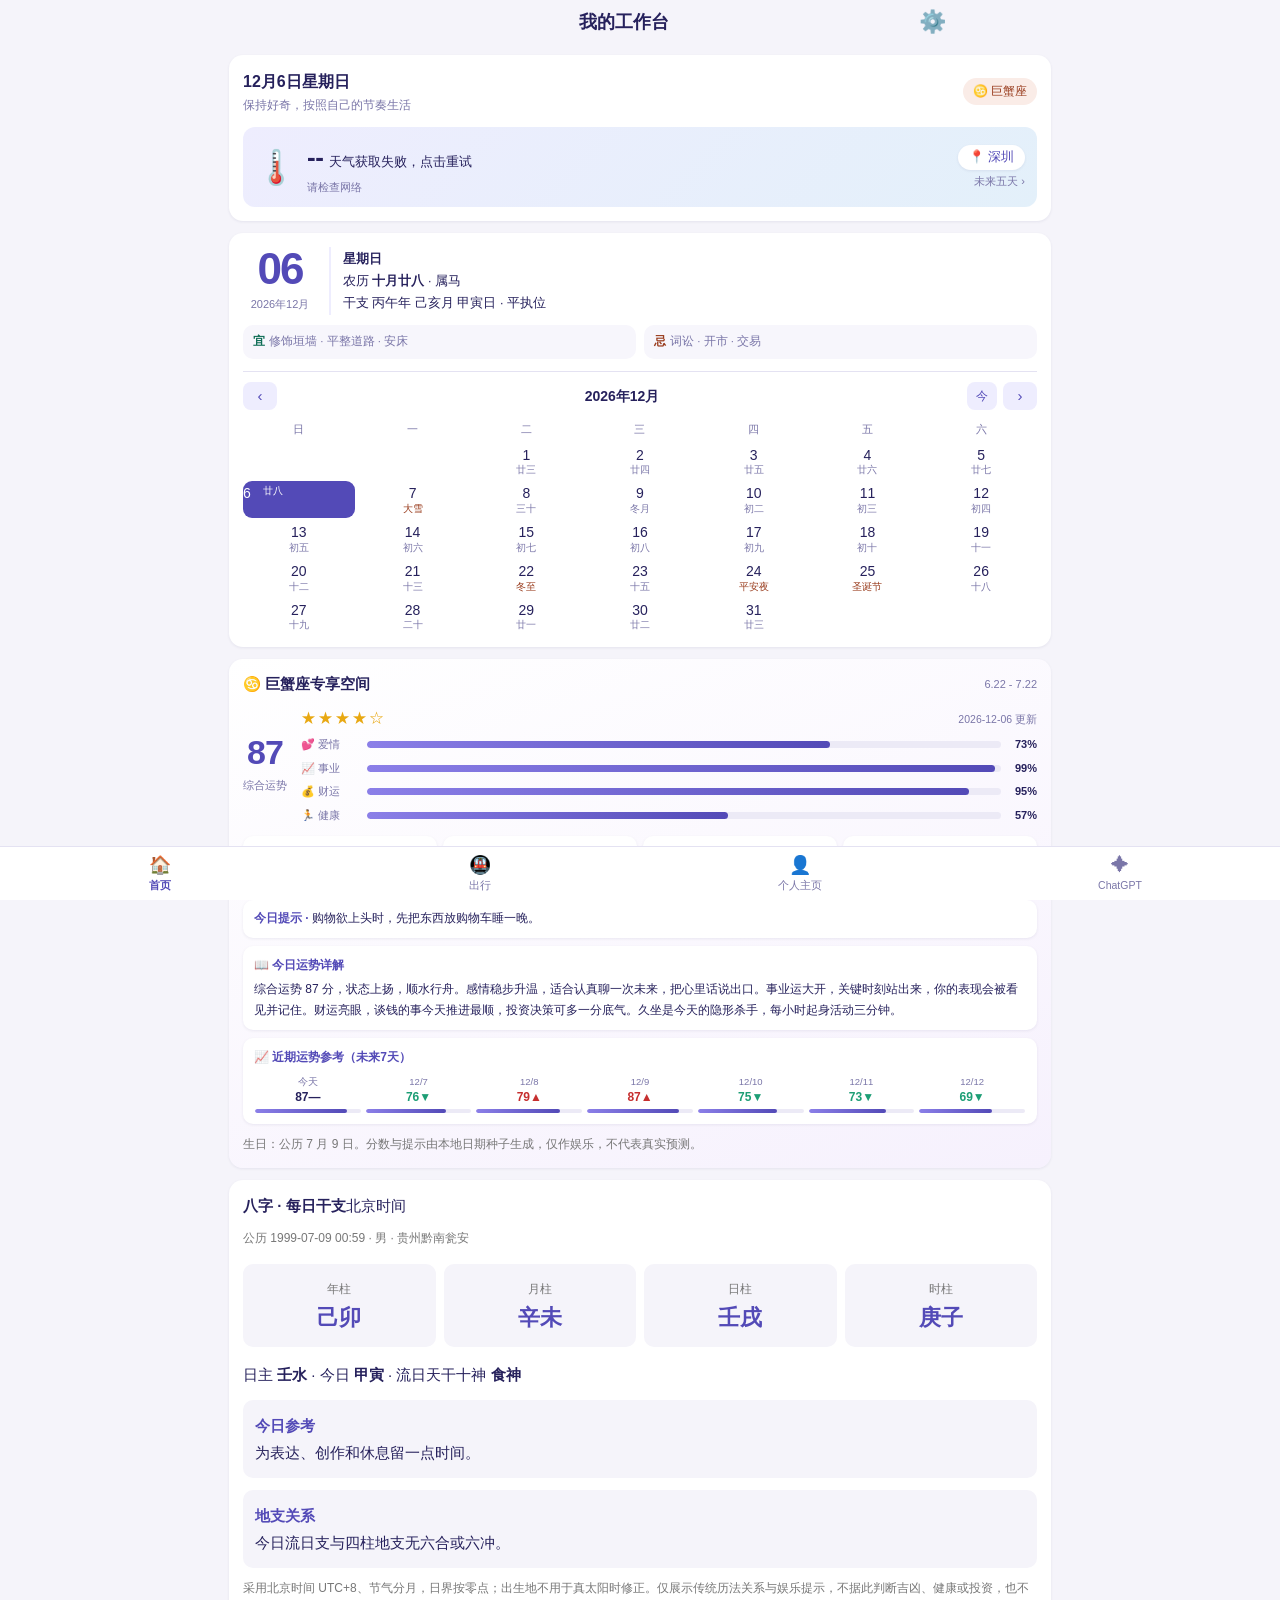
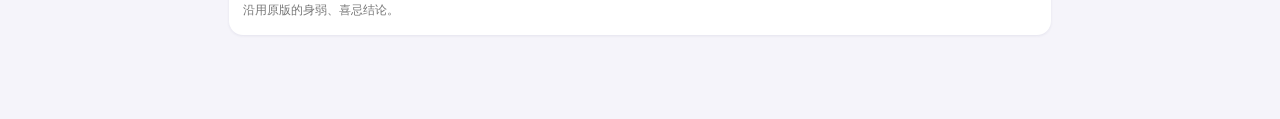
==== index.html @ 1491e58f "Add files via upload" ====
<!doctype html><html lang="zh-CN"><head><meta charset="utf-8"><meta name="viewport" content="width=device-width,initial-scale=1,viewport-fit=cover"><meta name="theme-color" content="#534AB7"><title>我的工作台</title><link rel="manifest" href="manifest.json"><link rel="icon" href="icons/icon-192.png"><link rel="stylesheet" href="style.css"></head><body><header id="topbar"><h1 id="pageTitle">我的工作台</h1><button onclick="openSettings()" aria-label="设置">⚙️</button></header><div id="app">  <div class="view on" id="v-home">
    <div class="card hero">
      <div class="row" style="justify-content:space-between">
        <div><b id="homeDate" style="font-size:16px"></b><div class="meta" id="homeSub">早上好，今天也要加油</div></div>
        <div class="pill">♋ 巨蟹座</div>
      </div>
      <div class="wx" id="wxBox">
        <div class="wx-l" onclick="openWx()">
          <div class="wx-ic" id="wxIcon">⏳</div>
          <div class="wx-main">
            <div class="wx-t"><b id="wxTemp">--</b><span id="wxTxt">天气加载中…</span></div>
            <div class="wx-sub" id="wxSub">湿度 -- · -- 风</div>
          </div>
        </div>
        <div class="wx-r">
          <button class="wx-city" onclick="openCityPicker()" id="wxCity">📍 定位中</button>
          <button class="wx-more" onclick="openWx()">未来五天 ›</button>
        </div>
      </div>
    </div>
    <div class="card cal2" id="calCard"></div>
    <div class="card virgo" id="virgoCard"></div>
    <div class="card liuri" id="liuriCard"></div>
  </div>

  <div class="view" id="v-fit">
    <div class="card">
      <div class="chips" id="fitTypes"></div>
      <div id="fitForm">
        <div class="row" style="margin-top:10px">
          <input class="tf" id="fitMin" type="number" inputmode="numeric" placeholder="时长(分钟)" style="flex:1">
          <input class="tf" id="fitNote" placeholder="备注(可选)" style="flex:1.4">
          <button class="btn" onclick="addFit()">打卡</button>
        </div>
        <p class="hint" style="text-align:left">记录跑步和骑行，保持自己的节奏。</p>
      </div>
      <div id="metroSection" style="display:none">
        <div class="row" style="margin-top:10px;gap:6px"><input class="tf" id="metroFrom" placeholder="起点站（输入中文）" autocomplete="off" oninput="metroSuggest('from')" onfocus="metroSuggest('from')"><input class="tf" id="metroTo" placeholder="终点站" autocomplete="off" oninput="metroSuggest('to')" onfocus="metroSuggest('to')"></div>
        <div id="metroSug" class="metro-sug"></div>
        <div class="row" style="margin-top:8px;gap:6px"><button class="btn" onclick="metroSearch()">查 询</button><button class="btn ghost" onclick="metroClear()">清 除</button><span class="meta" style="margin-left:auto;font-size:11.5px">地图可双指缩放、拖动</span></div>
        <div id="metroResult"></div>
        <div class="metro-map-hd">互动线路图 · 查询后自动高亮路线</div>
        <div class="metro-canvas" id="metroCanvas2"><svg id="metroSvg" xmlns="http://www.w3.org/2000/svg"></svg></div>
        <div class="metro-ctrl"><button class="btn ghost sm" onclick="metroZoomSvg(1.25)">＋</button><button class="btn ghost sm" onclick="metroZoomSvg(0.8)">－</button><button class="btn ghost sm" onclick="metroFitViewSvg()">⌂ 居中</button><span class="meta" style="margin-left:auto">16 线 / 317 站 · 双指缩放、拖动</span></div>
        <div class="card" style="margin-top:14px;padding:10px 10px 12px">
          <div class="metro-map-hd" style="padding:0 0 2px">官方线网图</div>
          <div class="metro-canvas" id="metroCanvas"><img id="metroImg" src="metro/sz_map.jpg" alt="深圳地铁线路图" draggable="false" onload="if(typeof metroFitView==='function')metroFitView()"></div>
          <div class="metro-ctrl"><button class="btn ghost sm" onclick="metroZoom(1.25)">＋</button><button class="btn ghost sm" onclick="metroZoom(0.8)">－</button><button class="btn ghost sm" onclick="metroFitView()">⌂ 居中</button><span class="meta" style="margin-left:auto">来源：深圳市交通运输局官网</span></div>
        </div>
      </div>
    </div>
    <div class="stat4" id="fitStats">
      <div class="s"><b id="fsWeek">0</b><span>本周分钟</span></div>
      <div class="s"><b id="fsCnt">0</b><span>本月次数</span></div>
      <div class="s"><b id="fsStreak">0</b><span>连续天数</span></div>
      <div class="s"><b id="fsCoin">0</b><span>累计分钟</span></div>
    </div>
    <div class="card" id="fitWeek"></div>
    <div class="card" id="fitList"></div>
  </div>

<div class="view" id="v-profile"><div class="card"><b>个人学术主页</b><p class="hint">你的研究、成果与个人介绍。</p><a class="btn" href="personal-homepage/index.html" target="_blank" rel="noopener">完整打开 ↗</a></div><iframe id="profileFrame" title="个人学术主页" data-src="personal-homepage/index.html"></iframe></div><div class="view" id="v-chatgpt"><div class="card chat-card"><div class="chat-mark">✦</div><h2>ChatGPT</h2><p>写作、学习、讨论，随时开始新的对话。</p><a class="btn" href="https://chatgpt.com/" target="_blank" rel="noopener noreferrer">打开 ChatGPT 网页版 ↗</a><p class="hint">在官方网页中登录你的账号。此工作台不读取账号或聊天内容。</p></div></div></div><nav><button data-v="home" class="on"><span class="ic">🏠</span>首页</button><button data-v="fit"><span class="ic">🚇</span>出行</button><button data-v="profile"><span class="ic">👤</span>个人主页</button><button data-v="chatgpt"><span class="ic">✦</span>ChatGPT</button></nav><div class="toast" id="toast"></div><div class="sheet" id="sheet" onclick="if(event.target===this)closeSheet()"><div class="inner" id="sheetBody"></div></div><script src="vendor/lunar.js"></script><script src="app.js"></script></body></html>
---- style.css ----
:root{
  --bg:#f5f4fa; --card:#ffffff; --ink:#26215c; --muted:#7a76a8;
  --brand:#534AB7; --brand-soft:#EEEDFE; --teal:#0F6E56; --teal-soft:#E1F5EE;
  --coral:#993C1D; --coral-soft:#FAECE7; --line:#e4e2f2; --danger:#A32D2D;
  --up:#C62F2F; --down:#1D9E75;
  --radius:14px; --shadow:0 1px 3px rgba(38,33,92,.08);
}
*{margin:0;padding:0;box-sizing:border-box;-webkit-tap-highlight-color:transparent}
html,body{min-height:100%;overflow-y:auto;-webkit-overflow-scrolling:touch}
body{font-family:-apple-system,BlinkMacSystemFont,"PingFang SC","Microsoft YaHei",sans-serif;background:var(--bg);color:var(--ink);font-size:15px;line-height:1.6;padding-bottom:calc(64px + env(safe-area-inset-bottom));overscroll-behavior-y:contain;touch-action:pan-y}
#app{max-width:640px;margin:0 auto;padding:10px 14px 8px}
button{font-family:inherit;cursor:pointer;border:none;background:none;color:inherit}
input,textarea,select{font-family:inherit;color:var(--ink)}
#topbar{position:sticky;top:0;z-index:11;max-width:640px;margin:0 auto;display:flex;align-items:center;gap:6px;padding:8px 14px 8px;background:var(--bg)}
#topbar h1{font-size:18px;font-weight:600;flex:1;text-align:center}
#backBtn{font-size:26px;color:var(--brand);width:34px;padding:0 4px;line-height:1}
#gearBtn{font-size:18px}
.card{background:var(--card);border-radius:var(--radius);box-shadow:var(--shadow);padding:14px;margin-bottom:12px}
.quick{display:flex;gap:8px}
.quick input{flex:1;border:1.5px solid var(--line);border-radius:10px;padding:11px 13px;font-size:15px;background:#fbfbfe;outline:none}
.quick input:focus{border-color:var(--brand)}
.btn{background:var(--brand);color:#fff;border-radius:10px;padding:10px 16px;font-size:14px;font-weight:500;flex-shrink:0}
.btn.ghost{background:var(--brand-soft);color:var(--brand)}
.btn.sm{padding:6px 11px;font-size:12.5px;border-radius:8px}
.btn.teal{background:var(--teal-soft);color:var(--teal)}
.btn.warn{background:var(--coral-soft);color:var(--coral)}
.section-title{font-size:13px;color:var(--muted);margin:2px 4px 8px;display:flex;justify-content:space-between;align-items:center}
nav{position:fixed;bottom:0;left:0;right:0;background:#fff;border-top:1px solid var(--line);display:flex;padding-bottom:env(safe-area-inset-bottom);z-index:10}
nav button{flex:1;padding:9px 0 7px;font-size:11.5px;color:var(--muted);display:flex;flex-direction:column;align-items:center;gap:2px}
nav button .ic{font-size:20px;line-height:1;height:24px}
nav button.on{color:var(--brand);font-weight:600}
.view{display:none}.view.on{display:block}
.item{display:flex;align-items:flex-start;gap:10px;padding:12px 4px;border-bottom:1px solid var(--line)}
.item:last-child{border-bottom:none}
.item .body{flex:1;min-width:0}
.item .body .txt{word-break:break-word}
.meta{font-size:11.5px;color:var(--muted);margin-top:2px}
.item .ops{display:flex;gap:6px;flex-shrink:0;flex-wrap:wrap;justify-content:flex-end}
.empty{text-align:center;color:var(--muted);padding:30px 10px;font-size:13.5px}
.empty .big{font-size:34px;margin-bottom:8px}
.chk{width:21px;height:21px;border:1.8px solid #c9c6e6;border-radius:6px;flex-shrink:0;margin-top:2px;background:#fff}
.chk.on{background:var(--brand);border-color:var(--brand);color:#fff;font-size:13px;display:flex;align-items:center;justify-content:center}
.item.done .txt{color:var(--muted);text-decoration:line-through}
.tag{display:inline-block;background:var(--brand-soft);color:var(--brand);font-size:11px;padding:1px 8px;border-radius:99px;margin-left:6px;vertical-align:1px}
.tabs{display:flex;gap:6px;margin-bottom:10px;overflow-x:auto;padding:0 4px}
.tabs button{background:#fff;border:1px solid var(--line);border-radius:99px;padding:5px 14px;font-size:12.5px;color:var(--muted);white-space:nowrap}
.tabs button.on{background:var(--brand);border-color:var(--brand);color:#fff;font-weight:500}
.chips{display:flex;gap:6px;overflow-x:auto;padding:2px 2px 10px;scrollbar-width:none}
.chips::-webkit-scrollbar{display:none}
.chips button{background:#fff;border:1px solid var(--line);border-radius:99px;padding:5px 13px;font-size:12.5px;color:var(--muted);white-space:nowrap;flex-shrink:0}
.chips button.on{background:var(--brand);border-color:var(--brand);color:#fff;font-weight:500}
.chips button.mini{padding:3px 10px;font-size:11.5px;background:var(--brand-soft);color:var(--brand);border-color:transparent}
.note-title{font-weight:600;font-size:14.5px}
.note-body{font-size:13px;color:var(--muted);display:-webkit-box;-webkit-line-clamp:2;-webkit-box-orient:vertical;overflow:hidden;word-break:break-word}
.row{display:flex;gap:8px;align-items:center}
.tf{width:100%;border:1.5px solid var(--line);border-radius:10px;padding:10px 12px;font-size:14px;background:#fbfbfe;outline:none}
textarea.tf{resize:vertical;min-height:90px}
label.lb{font-size:12.5px;color:var(--muted);display:block;margin:10px 0 4px}
.sheet{position:fixed;inset:0;background:rgba(38,33,92,.35);z-index:20;display:none;align-items:flex-end}
.sheet.on{display:flex}
.sheet .inner{background:#fff;width:100%;max-width:640px;margin:0 auto;border-radius:18px 18px 0 0;padding:18px 16px calc(18px + env(safe-area-inset-bottom));max-height:86vh;overflow-y:auto}
.sheet h3{font-size:16px;margin-bottom:6px}
.sheet .actions{display:flex;gap:10px;margin-top:14px}
.sheet .actions .btn{flex:1;text-align:center}
.toast{position:fixed;bottom:90px;left:50%;transform:translateX(-50%);background:var(--ink);color:#fff;padding:8px 18px;border-radius:99px;font-size:13px;opacity:0;transition:opacity .25s;pointer-events:none;z-index:99;max-width:86vw}
.toast.on{opacity:.92}
.fab{position:fixed;right:16px;bottom:calc(78px + env(safe-area-inset-bottom));width:52px;height:52px;border-radius:99px;background:var(--brand);color:#fff;font-size:28px;box-shadow:0 4px 14px rgba(83,74,183,.4);z-index:9;display:flex;align-items:center;justify-content:center}
.hint{font-size:12px;color:var(--muted);text-align:center;margin:6px 0 2px}
.stat4{display:flex;gap:10px;margin-bottom:12px}
.stat4 .s{flex:1;background:#fff;border-radius:12px;padding:10px 4px;text-align:center;box-shadow:var(--shadow)}
.stat4 .s b{display:block;font-size:18px;color:var(--brand)}
.stat4 .s span{font-size:11px;color:var(--muted)}
.pill{background:var(--coral-soft);color:var(--coral);font-size:12px;padding:4px 10px;border-radius:99px}
.proj-dot{width:8px;height:8px;border-radius:99px;display:inline-block;margin-right:6px}
.proj-dot.c1{background:#534AB7}.proj-dot.c2{background:#0F6E56}.proj-dot.c3{background:#BA7517}.proj-dot.c4{background:#D4537E}.proj-dot.c5{background:#185FA5}
.grid{display:grid;grid-template-columns:repeat(4,1fr);gap:10px;margin-top:12px}
.tile{background:#fff;border-radius:14px;box-shadow:var(--shadow);padding:12px 4px;text-align:center;font-size:12px;color:var(--ink)}
.tile .ic{font-size:24px;display:block;margin-bottom:4px}
.ticker-wrap{padding:10px 0}
.ticker{display:flex;gap:14px;overflow-x:auto;padding:0 12px;scrollbar-width:none}
.ticker::-webkit-scrollbar{display:none}
.ticker .tk{flex-shrink:0;text-align:center;font-size:12px}
.ticker .tk b{display:block;font-size:13.5px}
.up{color:var(--up)}.down{color:var(--down)}
canvas.chart{width:100%;display:block;touch-action:pan-y}
.ctabs{display:flex;gap:4px;margin-top:10px;overflow-x:auto}
.ctabs button{flex:1;background:#f2f1f9;border:none;border-radius:8px;padding:5px 2px;font-size:11.5px;color:var(--muted);white-space:nowrap}
.ctabs button.on{background:var(--brand);color:#fff;font-weight:500}
.cinfo{display:flex;align-items:center;gap:8px;background:var(--brand-soft);border-radius:8px;padding:6px 10px;margin-top:8px;font-size:13px}
.cinfo .ci-t{color:var(--muted);font-size:12px}
.cinfo b{font-size:15px;font-weight:600}
.cinfo .ci-x{margin-left:auto;border:none;background:transparent;color:var(--muted);font-size:14px;padding:0 2px;cursor:pointer;line-height:1}
.stk{background:#fff;border-radius:14px;box-shadow:var(--shadow);padding:14px;margin-bottom:12px}
.stk .hd{display:flex;justify-content:space-between;align-items:stretch;gap:8px}
.stk .hd-l{flex:1;min-width:0;display:flex;flex-direction:column}
.stk .nm{font-size:15px;font-weight:600}
.rot{flex:1;min-height:30px;margin-top:4px;overflow:hidden;position:relative;cursor:default}
.rot-i{font-size:11px;line-height:1.45;color:var(--muted);opacity:0;transform:translateY(4px);transition:opacity .45s ease,transform .45s ease;display:-webkit-box;-webkit-line-clamp:2;-webkit-box-orient:vertical;overflow:hidden}
.rot-i.in{opacity:1;transform:translateY(0)}
.rot-i .ann{color:#3D6DD8;cursor:pointer}
.rot-i .ann:active{opacity:.7}
.stk .px{font-size:22px;font-weight:600;text-align:right;white-space:nowrap}
.stk .pct{font-size:13px;text-align:right;white-space:nowrap}
.kv{display:flex;gap:0;font-size:12px;color:var(--muted);margin-top:6px;flex-wrap:wrap}
.kv span{flex:1;text-align:center;background:#f7f6fc;border-radius:8px;padding:4px 2px;margin:2px}
.kv b{color:var(--ink);font-weight:500}
.kv4{display:grid;grid-template-columns:repeat(4,1fr);gap:5px;font-size:11px;color:var(--muted);margin-top:8px;text-align:center}
.kv4 span{background:#f7f6fc;border-radius:8px;padding:5px 1px;line-height:1.35;white-space:nowrap;overflow:hidden}
.kv4 b{display:block;color:var(--ink);font-weight:600;font-size:13.5px}
.idx{background:#fff;border-radius:14px;box-shadow:var(--shadow);padding:10px 8px;margin-bottom:12px}
.idx-hd{display:flex;justify-content:space-between;align-items:center;padding-bottom:8px;border-bottom:1px solid var(--line)}
.idx-hd b{font-size:13px;font-weight:600}
.idx-hd span{font-size:11px;color:var(--muted)}
.idx-row{display:grid;grid-template-columns:repeat(3,minmax(0,1fr));margin-top:9px}
.idx-row .ix{min-width:0;text-align:center;padding:0 1px;border-right:1px solid var(--line);overflow:hidden}
.idx-row .ix:last-child{border-right:none}
.idx-row .ix .v,.idx-row .ix .c{white-space:nowrap;overflow:hidden;text-overflow:ellipsis}
.idx-row .ix .n{font-size:10.5px;color:var(--muted);white-space:nowrap}
.idx-row .ix .v{font-size:15.5px;font-weight:600;line-height:1.35;letter-spacing:-.3px}
.idx-row .ix .c{font-size:10px;line-height:1.3}
.banner{position:fixed;top:0;left:0;right:0;z-index:50;background:var(--ink);color:#fff;padding:10px 16px;font-size:13.5px;display:flex;gap:8px;align-items:center;transform:translateY(-110%);transition:transform .3s;padding-top:calc(10px + env(safe-area-inset-top))}
.banner.on{transform:translateY(0)}
.cal{display:grid;grid-template-columns:repeat(7,1fr);gap:2px;text-align:center;font-size:12.5px}
.cal .w{color:var(--muted);font-size:11px;padding:4px 0}
.cal .d{padding:7px 0;border-radius:8px;position:relative}
.cal .d.sel{background:var(--brand);color:#fff}
.cal .d .dot{position:absolute;bottom:2px;left:50%;transform:translateX(-50%);width:4px;height:4px;border-radius:99px;background:var(--coral)}
.moodrow{display:flex;gap:8px;justify-content:space-around;margin:6px 0}
.moodrow button{font-size:26px;opacity:.45;transition:.15s}
.moodrow button.on{opacity:1;transform:scale(1.2)}
.moodrow span{display:block;font-size:11px;color:var(--muted);text-align:center}
.entry-imgs{display:flex;gap:6px;overflow-x:auto;margin-top:6px}
.entry-imgs img{width:72px;height:72px;object-fit:cover;border-radius:8px;border:1px solid var(--line)}
.tb{display:flex;gap:4px;margin-top:8px;border:1.5px solid var(--line);border-radius:10px 10px 0 0;padding:6px;overflow-x:auto;scrollbar-width:none;background:#fbfbfe}
.tb::-webkit-scrollbar{display:none}
.tb button{width:34px;height:30px;flex-shrink:0;border-radius:6px;font-size:14px;background:#fff;border:1px solid var(--line)}
.tb button.c1{color:#534AB7}.tb button.c2{color:#A32D2D}.tb button.c3{color:#0F6E56}
.edit{border:1.5px solid var(--line);border-top:none;border-radius:0 0 10px 10px;min-height:180px;padding:12px;font-size:15px;outline:none;background:#fff;word-break:break-word}
.edit img{max-width:100%;border-radius:8px}
.edit:focus{border-color:var(--brand)}
.memo-html{font-size:14px;word-break:break-word}
.memo-html img{max-width:100%;border-radius:8px}
.memo-html p{margin:2px 0}
#drawboard{position:fixed;inset:0;z-index:60;background:#f0eff7;display:none;flex-direction:column;padding-top:env(safe-area-inset-top)}
#drawboard.on{display:flex}
.db-top{display:flex;align-items:center;justify-content:space-between;padding:8px 12px;gap:6px}
.db-top b{font-size:15px}
.db-btn{background:#fff;border:1px solid var(--line);border-radius:8px;padding:5px 10px;font-size:12.5px;flex-shrink:0}
.db-btn.on{background:var(--brand);color:#fff;border-color:var(--brand)}
.db-tools{padding:6px 10px 8px}
.swatches{display:flex;gap:5px;flex-wrap:wrap;margin-bottom:6px}
.swatches button{width:26px;height:26px;border-radius:99px;border:2px solid #fff;box-shadow:0 0 0 1px var(--line)}
.swatches button.on{box-shadow:0 0 0 2.5px var(--brand)}
.vline{width:1px;height:22px;background:var(--line);margin:0 4px}
#dbCanvas{flex:1;background:#fff;margin:0 10px 10px;border-radius:12px;touch-action:none;width:calc(100% - 20px)}
.gold{background:linear-gradient(0deg,#fff,#fffdf5)}
.favstar{font-size:16px}
.big-price{font-size:26px;font-weight:600}
.week-bar{display:flex;gap:4px;align-items:flex-end;height:70px;margin-top:8px}
.week-bar .wb{flex:1;background:var(--brand-soft);border-radius:6px 6px 0 0;position:relative;min-height:3px}
.week-bar .wb i{position:absolute;bottom:-18px;left:0;right:0;font-size:10px;color:var(--muted);font-style:normal;text-align:center}
.week-bar .wb b{position:absolute;top:-16px;left:0;right:0;font-size:10px;color:var(--brand);text-align:center}
/* ===== 天气 ===== */
.wx{display:flex;justify-content:space-between;align-items:center;gap:10px;margin-top:12px;background:linear-gradient(135deg,#EEEDFE,#E3F0FA);border-radius:12px;padding:10px 12px;cursor:pointer}
.wx-l{display:flex;align-items:center;gap:10px;min-width:0}
.wx-ic{font-size:34px;line-height:1}
.wx-t{display:flex;align-items:baseline;gap:6px}
.wx-t b{font-size:26px;font-weight:600;color:var(--ink);letter-spacing:-.5px}
.wx-t span{font-size:13px;color:var(--ink)}
.wx-sub{font-size:11px;color:var(--muted);margin-top:1px;white-space:nowrap}
.wx-r{display:flex;flex-direction:column;align-items:flex-end;gap:4px;flex-shrink:0}
.wx-city{font-size:12.5px;color:var(--brand);font-weight:500;background:#fff;border-radius:99px;padding:4px 11px;box-shadow:var(--shadow)}
.wx-more{font-size:11px;color:var(--muted)}
.wx-rs{padding:10px 4px;border-bottom:1px solid var(--line);font-size:14px;display:flex;justify-content:space-between;align-items:center}
.wx-rs:last-child{border-bottom:none}
.wx-rs .meta{font-size:11.5px}
.fc-row{display:flex;align-items:center;gap:10px;padding:10px 4px;border-bottom:1px solid var(--line)}
.fc-row:last-child{border-bottom:none}
.fc-row .fd{width:64px;flex-shrink:0}
.fc-row .fd b{display:block;font-size:13.5px}
.fc-row .fd span{font-size:11px;color:var(--muted)}
.fc-row .fi{font-size:26px;flex-shrink:0}
.fc-row .ft{font-size:12.5px;color:var(--muted);flex:1;min-width:0}
.fc-row .fbar{width:96px;flex-shrink:0;text-align:right}
.fc-row .fbar b{font-size:13px;color:var(--up)}
.fc-row .fbar span{font-size:11px;color:var(--muted);margin-left:6px}
/* ===== 万年历 ===== */
.cal2{padding:14px 14px 10px}
.cal2 .today{display:flex;gap:12px;align-items:stretch}
.cal2 .t-num{flex-shrink:0;text-align:center;min-width:74px}
.cal2 .t-num b{font-size:44px;line-height:1;font-weight:600;color:var(--brand);display:block;letter-spacing:-2px}
.cal2 .t-num span{font-size:11px;color:var(--muted)}
.cal2 .t-info{flex:1;min-width:0;border-left:2px solid var(--brand-soft);padding-left:12px;display:flex;flex-direction:column;justify-content:center;gap:2px}
.cal2 .t-info .ln{font-size:12.5px;color:var(--ink);white-space:nowrap;overflow:hidden;text-overflow:ellipsis}
.cal2 .t-info .ln b{font-weight:600}
.cal2 .t-info .ln .fest{color:var(--coral);font-weight:600}
.cal2 .yj{display:flex;gap:8px;margin-top:10px}
.cal2 .yj div{flex:1;background:#f7f6fc;border-radius:10px;padding:8px 10px;font-size:11.5px;line-height:1.55;min-width:0}
.cal2 .yj b{color:var(--teal);font-weight:600;margin-right:4px}
.cal2 .yj div:last-child b{color:var(--coral)}
.cal2 .yj span{color:var(--muted)}
.cal2 .m-hd{display:flex;justify-content:space-between;align-items:center;margin-top:12px;padding-top:10px;border-top:1px solid var(--line)}
.cal2 .m-hd b{font-size:14px}
.cal2 .m-hd button{width:34px;height:28px;border-radius:8px;background:var(--brand-soft);color:var(--brand);font-size:15px;line-height:1}
.cal2 .mgrid{display:grid;grid-template-columns:repeat(7,1fr);gap:2px;text-align:center;margin-top:8px;padding-bottom:2px}
.cal2 .mgrid .w{font-size:10.5px;color:var(--muted);padding:3px 0}
.cal2 .mgrid .cd{border-radius:9px;padding:4px 0 3px;cursor:pointer;position:relative}
.cal2 .mgrid .cd .d{display:block;font-size:14px;line-height:1.25}
.cal2 .mgrid .cd .l{display:block;font-size:9.5px;color:var(--muted);line-height:1.3;white-space:nowrap;overflow:hidden}
.cal2 .mgrid .cd.dim .d,.cal2 .mgrid .cd.dim .l{color:#c3c1da}
.cal2 .mgrid .cd .l.fest{color:var(--coral)}
.cal2 .mgrid .cd.today{background:var(--brand)}
.cal2 .mgrid .cd.today .d,.cal2 .mgrid .cd.today .l{color:#fff}
/* ===== 处女座 ===== */
.virgo{background:linear-gradient(160deg,#fff,#f6f1fd);padding:14px}
.virgo .v-hd{display:flex;justify-content:space-between;align-items:center}
.virgo .v-hd b{font-size:14.5px}
.virgo .v-hd span{font-size:11px;color:var(--muted)}
.virgo .v-sum{display:flex;align-items:center;gap:14px;margin-top:10px}
.virgo .v-sum .sc{text-align:center;flex-shrink:0}
.virgo .v-sum .sc b{font-size:34px;color:var(--brand);display:block;line-height:1.1;letter-spacing:-1px}
.virgo .v-sum .sc span{font-size:10.5px;color:var(--muted)}
.virgo .v-sum .stars{font-size:15px;color:#E8A812;letter-spacing:2px}
.virgo .v-bars{flex:1;min-width:0;display:flex;flex-direction:column;gap:6px}
.virgo .v-bar{display:flex;align-items:center;gap:6px;font-size:11px;color:var(--muted)}
.virgo .v-bar .vn{width:34px;flex-shrink:0}
.virgo .v-bar .vt{flex:1;height:7px;background:#eceaf6;border-radius:99px;overflow:hidden}
.virgo .v-bar .vt i{display:block;height:100%;background:linear-gradient(90deg,#8B7FE8,#534AB7);border-radius:99px}
.virgo .v-bar .vv{width:30px;text-align:right;flex-shrink:0;color:var(--ink);font-weight:600}
.virgo .v-luck{display:grid;grid-template-columns:repeat(4,1fr);gap:6px;margin-top:12px}
.virgo .v-luck div{background:#fff;border-radius:10px;padding:8px 4px;text-align:center;box-shadow:var(--shadow)}
.virgo .v-luck span{display:block;font-size:10px;color:var(--muted)}
.virgo .v-luck b{font-size:12.5px;font-weight:600;display:block;margin-top:2px}
.virgo .v-luck .sw{display:inline-block;width:10px;height:10px;border-radius:99px;margin-right:3px;vertical-align:-.5px;border:1px solid rgba(0,0,0,.08)}
.virgo .v-tip{margin-top:10px;background:#fff;border-radius:10px;padding:9px 11px;font-size:12px;color:var(--ink);line-height:1.6;box-shadow:var(--shadow)}
.virgo .v-tip b{color:var(--brand)}
.virgo .v-box{margin-top:8px;background:#fff;border-radius:10px;padding:9px 11px;box-shadow:var(--shadow);font-size:12px;color:var(--ink);line-height:1.75}
.virgo .v-box .vb-t{display:block;color:var(--brand);font-size:12px;margin-bottom:3px}
.virgo .v-week{display:grid;grid-template-columns:repeat(7,1fr);gap:3px;margin-top:6px}
.virgo .v-week div{text-align:center;font-size:9.5px;color:var(--muted);min-width:0}
.virgo .v-week b{display:block;font-size:12px;color:var(--ink);line-height:1.3}
.virgo .v-week .vb{height:4px;background:#eceaf6;border-radius:99px;overflow:hidden;margin:3px 1px 2px}
.virgo .v-week .vb i{display:block;height:100%;background:linear-gradient(90deg,#8B7FE8,#534AB7);border-radius:99px}
.virgo .v-week .t-up{color:var(--up)}
.virgo .v-week .t-dn{color:var(--down)}
/* ===== 首页待办 ===== */
.todo2 .item{padding:8px 0;align-items:center}
.todo2 .quick{margin-top:8px}
/* ===== 阅读：书单 ===== */
.bk-ic{font-size:24px;line-height:1.2;flex-shrink:0;width:34px;text-align:center}
.bk-row .body{min-width:0}
/* ===== 全文阅读器 ===== */
#reader{position:fixed;inset:0;z-index:55;background:#fbfaf5;display:none;flex-direction:column;padding-top:env(safe-area-inset-top)}
#reader.on{display:flex}
#reader .rd-top{display:flex;align-items:center;gap:8px;padding:10px 12px;background:#fff;border-bottom:1px solid var(--line)}
#reader .rd-top b{flex:1;font-size:15px;text-align:center;white-space:nowrap;overflow:hidden;text-overflow:ellipsis}
#reader .rd-hd{padding:8px 16px;background:#fff;border-bottom:1px solid var(--line);font-size:12.5px;color:var(--muted);white-space:nowrap;overflow:hidden;text-overflow:ellipsis}
#reader .rd-body{flex:1;overflow-y:auto;padding:18px 18px 34px;font-size:16px;line-height:1.95;color:#2b2b33}
#reader .rd-body p{margin:0 0 .85em;text-indent:2em;word-break:break-word}
#reader .rd-ft{display:flex;gap:8px;padding:8px 12px calc(8px + env(safe-area-inset-bottom));background:#fff;border-top:1px solid var(--line)}
#reader .rd-ft button{flex:1;text-align:center}
.rd-chap-list button{display:block;width:100%;text-align:left;padding:9px 6px;border-bottom:1px solid var(--line);font-size:13.5px;color:var(--ink)}
.rd-chap-list button.cur{color:var(--brand);font-weight:600}
/* ===== 导航六列 ===== */
nav button{font-size:10.5px}
nav button .ic{font-size:18px;height:21px}
/* ===== 我的：头像卡片 ===== */
.me-card{display:flex;align-items:center;gap:12px;background:linear-gradient(135deg,#EEEDFE 0%,#ffffff 62%)}
.me-av{width:58px;height:58px;border-radius:16px;flex-shrink:0;object-fit:cover;box-shadow:0 2px 8px rgba(83,74,183,.22);border:2px solid #fff}
.me-info{min-width:0}
.me-info b{font-size:15.5px}
.me-info .meta{margin-top:3px}
/* ===== 记账：月度柱图 ===== */
.m-bar{display:flex;gap:2px;align-items:flex-end;height:56px;background:#fbfbfe;border-radius:8px;padding:4px 4px 0}
.m-bar .mb{flex:1;background:linear-gradient(180deg,#7768d4,#534AB7);border-radius:2px 2px 0 0;min-width:2px;transition:height .25s ease}
.m-bar .mb:active{background:var(--coral)}
/* ===== 深圳地铁 ===== */
.metro-sug{margin-top:6px}
.metro-sug-list{max-height:200px;overflow-y:auto}
.metro-sug-row{display:flex;justify-content:space-between;align-items:center;padding:8px 10px;border-bottom:1px solid var(--line);cursor:pointer}
.metro-sug-row:last-child{border-bottom:none}
.metro-sug-row:active{background:var(--brand-soft)}
.metro-map-hd{font-size:12.5px;font-weight:700;color:#6f68c9;margin:12px 2px 4px;display:flex;align-items:center;gap:6px}
.metro-map-hd::before{content:'';width:4px;height:13px;border-radius:2px;background:var(--brand);flex-shrink:0}
.metro-canvas{position:relative;width:100%;height:420px;background:#fbfbfe;border-radius:12px;overflow:hidden;margin-top:8px;touch-action:none;border:1px solid var(--line)}
.metro-canvas img{position:absolute;left:0;top:0;width:1200px;height:1200px;transform-origin:0 0;user-select:none;-webkit-user-select:none;-webkit-user-drag:none;pointer-events:none}
.metro-canvas svg{display:block;width:100%;height:100%;user-select:none;-webkit-user-select:none}
#metroLbG text{fill:#45425f;text-anchor:middle;paint-order:stroke;stroke:#fff;stroke-linejoin:round;pointer-events:none}
.metro-ctrl{display:flex;align-items:center;gap:6px;margin-top:6px}
.metro-result{background:linear-gradient(135deg,#EEEDFE 0%,#ffffff 65%)}
.metro-seg{display:flex;align-items:center;gap:6px;padding:3px 0}
.metro-line-dot{width:14px;height:14px;border-radius:50%;flex-shrink:0;border:2px solid #fff;box-shadow:0 0 0 1px var(--line)}
.metro-seg-name{font-size:13px;font-weight:600;min-width:54px}
/* ===== 流日解读 ===== */
.liuri .lr-hd{display:flex;justify-content:space-between;align-items:baseline;gap:8px}
.liuri .lr-gz{font-size:21px;font-weight:800;color:var(--brand);letter-spacing:2px}
.liuri .lr-ssh{font-size:12px;font-weight:700;color:#fff;background:var(--brand);border-radius:999px;padding:2px 10px}
.liuri .lr-sec{font-size:13px;font-weight:700;color:#6f68c9;margin:13px 0 6px;display:flex;align-items:center;gap:6px}
.liuri .lr-sec::before{content:'';width:4px;height:14px;border-radius:2px;background:var(--brand);flex-shrink:0}
.liuri .lr-line{padding:3.5px 0 3.5px 2px;font-size:13.5px;line-height:1.55}
.liuri .lr-line b{color:var(--ink)}
.liuri .lr-em{color:#B93A2B;font-weight:700}
.liuri .lr-ok{color:#0F6E56;font-weight:700}
.liuri .lr-grid2{display:grid;grid-template-columns:1fr 1fr;gap:6px;margin-top:4px}
.liuri .lr-cell{background:#fbfbfe;border:1px solid var(--line);border-radius:10px;padding:7px 10px;font-size:12.8px;line-height:1.5}
.liuri .lr-cell .t{font-weight:700;font-size:12px;color:#6f68c9;margin-bottom:2px}
.liuri .lr-cell.do .t{color:#0F6E56}
.liuri .lr-cell.avoid .t{color:#B93A2B}
.liuri .lr-risk{background:#FDECEA;border:1px solid #f0c4bc;border-radius:10px;padding:7px 10px;margin:5px 0;font-size:13px;line-height:1.5}
.liuri .lr-risk .t{color:#B93A2B;font-weight:800}
.liuri .lr-quote{margin-top:12px;padding-top:9px;border-top:1px dashed var(--line);font-size:11.8px;color:var(--muted,#8b88a3);line-height:1.6}

nav{grid-template-columns:repeat(4,1fr)}#profileFrame{width:100%;height:calc(100dvh - 235px);min-height:450px;border:0;border-radius:16px;background:white}.chat-card{text-align:center;padding:42px 22px}.chat-mark{font-size:66px;color:var(--purple,#534AB7)}a.btn{display:inline-block;text-decoration:none}#topbar button{background:none;border:0;font-size:22px}.birth-grid{display:grid;grid-template-columns:repeat(4,1fr);gap:8px;margin:14px 0}.birth-grid div{background:#f5f4fa;border-radius:10px;padding:12px 4px;text-align:center}.birth-grid b{display:block;font-size:22px;color:#534AB7}.birth-grid span{font-size:12px;color:#777}.v-note{font-size:12px;color:#777;margin-top:10px;line-height:1.7}.pill{cursor:default}.chat-card p{margin:20px 0;line-height:1.8}#app{max-width:850px;margin:auto}input,select{font-size:16px}.stat4{grid-template-columns:repeat(4,1fr)}
.virgo .v-bar .vn{width:60px;white-space:nowrap}.virgo .v-week .vb{display:block;height:4px}.liuri .v-box{margin-top:12px;padding:12px;background:#f5f4fa;border-radius:10px;line-height:1.8}.liuri .vb-t{display:block;color:#534AB7}.liuri>p{line-height:1.8}
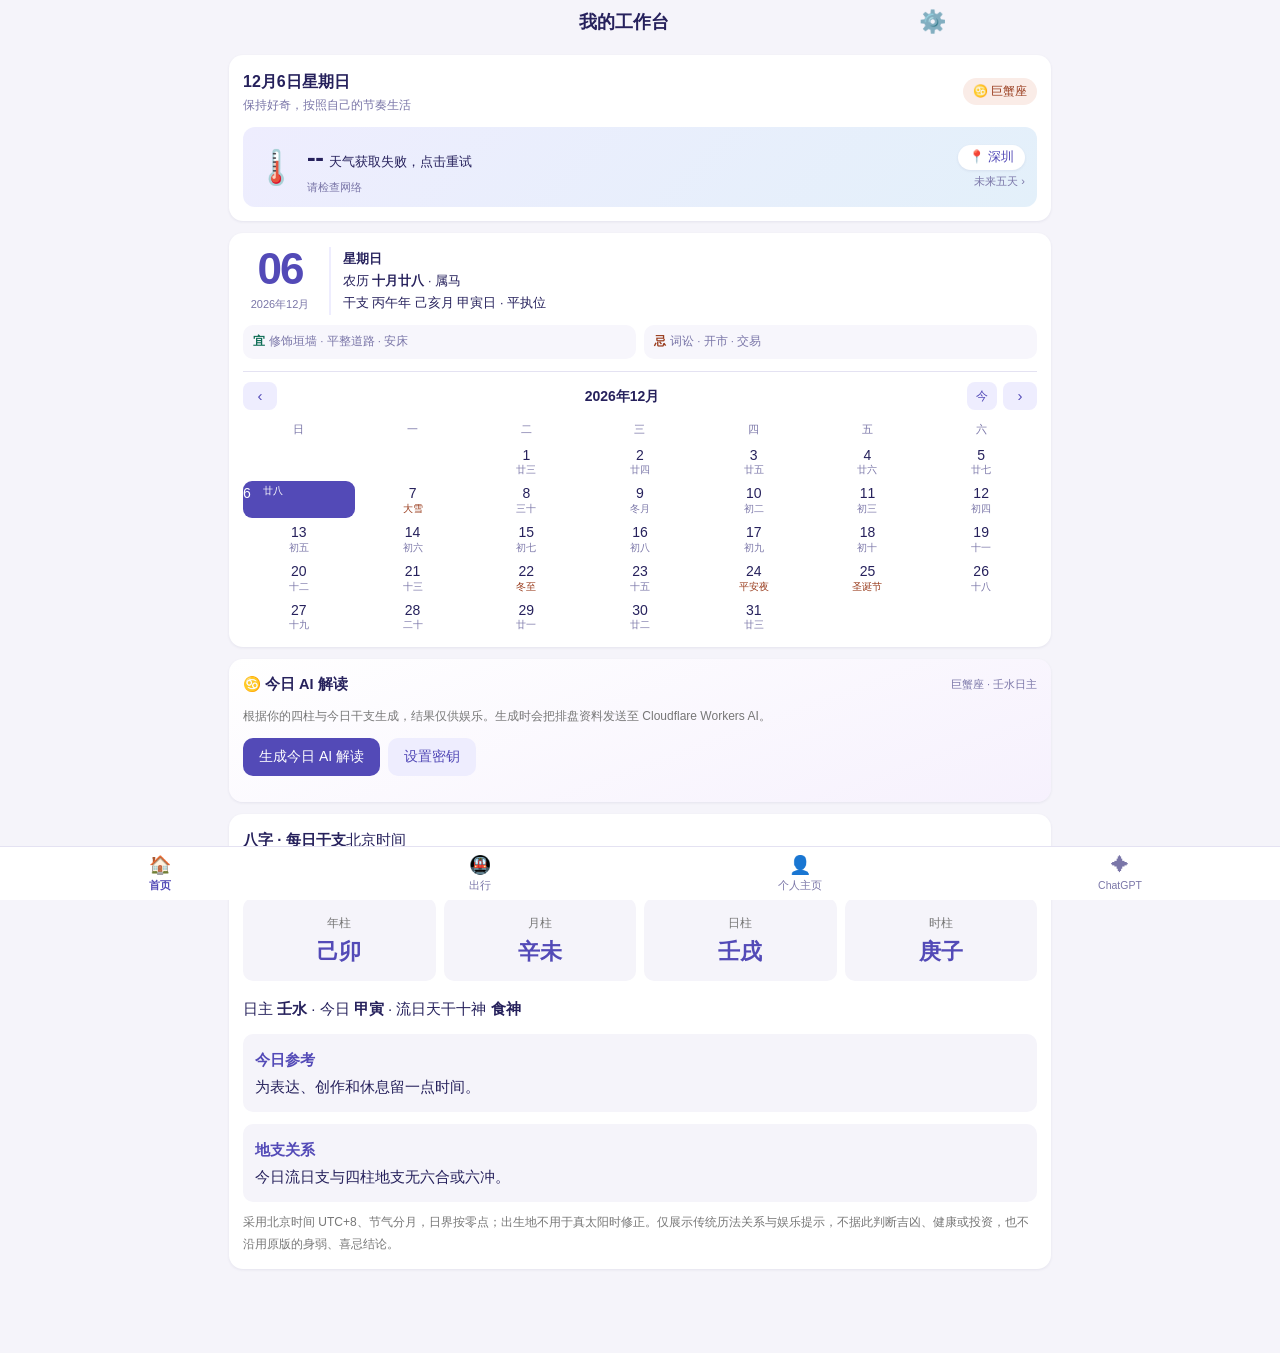
==== commit 18f6eb7d: "Add files via upload" ====
--- a/index.html
+++ b/index.html
@@ -37,11 +37,11 @@
       <div id="metroSection" style="display:none">
         <div class="row" style="margin-top:10px;gap:6px"><input class="tf" id="metroFrom" placeholder="起点站（输入中文）" autocomplete="off" oninput="metroSuggest('from')" onfocus="metroSuggest('from')"><input class="tf" id="metroTo" placeholder="终点站" autocomplete="off" oninput="metroSuggest('to')" onfocus="metroSuggest('to')"></div>
         <div id="metroSug" class="metro-sug"></div>
-        <div class="row" style="margin-top:8px;gap:6px"><button class="btn" onclick="metroSearch()">查 询</button><button class="btn ghost" onclick="metroClear()">清 除</button><span class="meta" style="margin-left:auto;font-size:11.5px">地图可双指缩放、拖动</span></div>
+        <div class="row" style="margin-top:8px;gap:6px"><button class="btn" onclick="metroSearch()">查 询</button><button class="btn ghost" onclick="metroClear()">清 除</button><span class="meta" style="margin-left:auto;font-size:11.5px">默认可滑动页面</span></div>
         <div id="metroResult"></div>
-        <div class="metro-map-hd">互动线路图 · 查询后自动高亮路线</div>
+        <button class="btn ghost sm" onclick="toggleMap(this)">开启地图操作</button><div class="metro-map-hd">互动线路图 · 查询后自动高亮路线</div>
         <div class="metro-canvas" id="metroCanvas2"><svg id="metroSvg" xmlns="http://www.w3.org/2000/svg"></svg></div>
-        <div class="metro-ctrl"><button class="btn ghost sm" onclick="metroZoomSvg(1.25)">＋</button><button class="btn ghost sm" onclick="metroZoomSvg(0.8)">－</button><button class="btn ghost sm" onclick="metroFitViewSvg()">⌂ 居中</button><span class="meta" style="margin-left:auto">16 线 / 317 站 · 双指缩放、拖动</span></div>
+        <div class="metro-ctrl"><button class="btn ghost sm" onclick="metroZoomSvg(1.25)">＋</button><button class="btn ghost sm" onclick="metroZoomSvg(0.8)">－</button><button class="btn ghost sm" onclick="metroFitViewSvg()">⌂ 居中</button><span class="meta" style="margin-left:auto">16 线 / 317 站 · 开启地图操作后可缩放、拖动</span></div>
         <div class="card" style="margin-top:14px;padding:10px 10px 12px">
           <div class="metro-map-hd" style="padding:0 0 2px">官方线网图</div>
           <div class="metro-canvas" id="metroCanvas"><img id="metroImg" src="metro/sz_map.jpg" alt="深圳地铁线路图" draggable="false" onload="if(typeof metroFitView==='function')metroFitView()"></div>
--- a/style.css
+++ b/style.css
@@ -312,3 +312,5 @@
 
 nav{grid-template-columns:repeat(4,1fr)}#profileFrame{width:100%;height:calc(100dvh - 235px);min-height:450px;border:0;border-radius:16px;background:white}.chat-card{text-align:center;padding:42px 22px}.chat-mark{font-size:66px;color:var(--purple,#534AB7)}a.btn{display:inline-block;text-decoration:none}#topbar button{background:none;border:0;font-size:22px}.birth-grid{display:grid;grid-template-columns:repeat(4,1fr);gap:8px;margin:14px 0}.birth-grid div{background:#f5f4fa;border-radius:10px;padding:12px 4px;text-align:center}.birth-grid b{display:block;font-size:22px;color:#534AB7}.birth-grid span{font-size:12px;color:#777}.v-note{font-size:12px;color:#777;margin-top:10px;line-height:1.7}.pill{cursor:default}.chat-card p{margin:20px 0;line-height:1.8}#app{max-width:850px;margin:auto}input,select{font-size:16px}.stat4{grid-template-columns:repeat(4,1fr)}
 .virgo .v-bar .vn{width:60px;white-space:nowrap}.virgo .v-week .vb{display:block;height:4px}.liuri .v-box{margin-top:12px;padding:12px;background:#f5f4fa;border-radius:10px;line-height:1.8}.liuri .vb-t{display:block;color:#534AB7}.liuri>p{line-height:1.8}
+
+html{height:auto;min-height:100%;overflow-y:auto;overflow-x:clip}body{height:auto;min-height:100vh;overflow:visible;touch-action:auto;overscroll-behavior-y:auto}.metro-canvas{touch-action:pan-y}.metro-canvas.map-active{touch-action:none}.sheet .inner{touch-action:pan-y;overscroll-behavior:contain}
